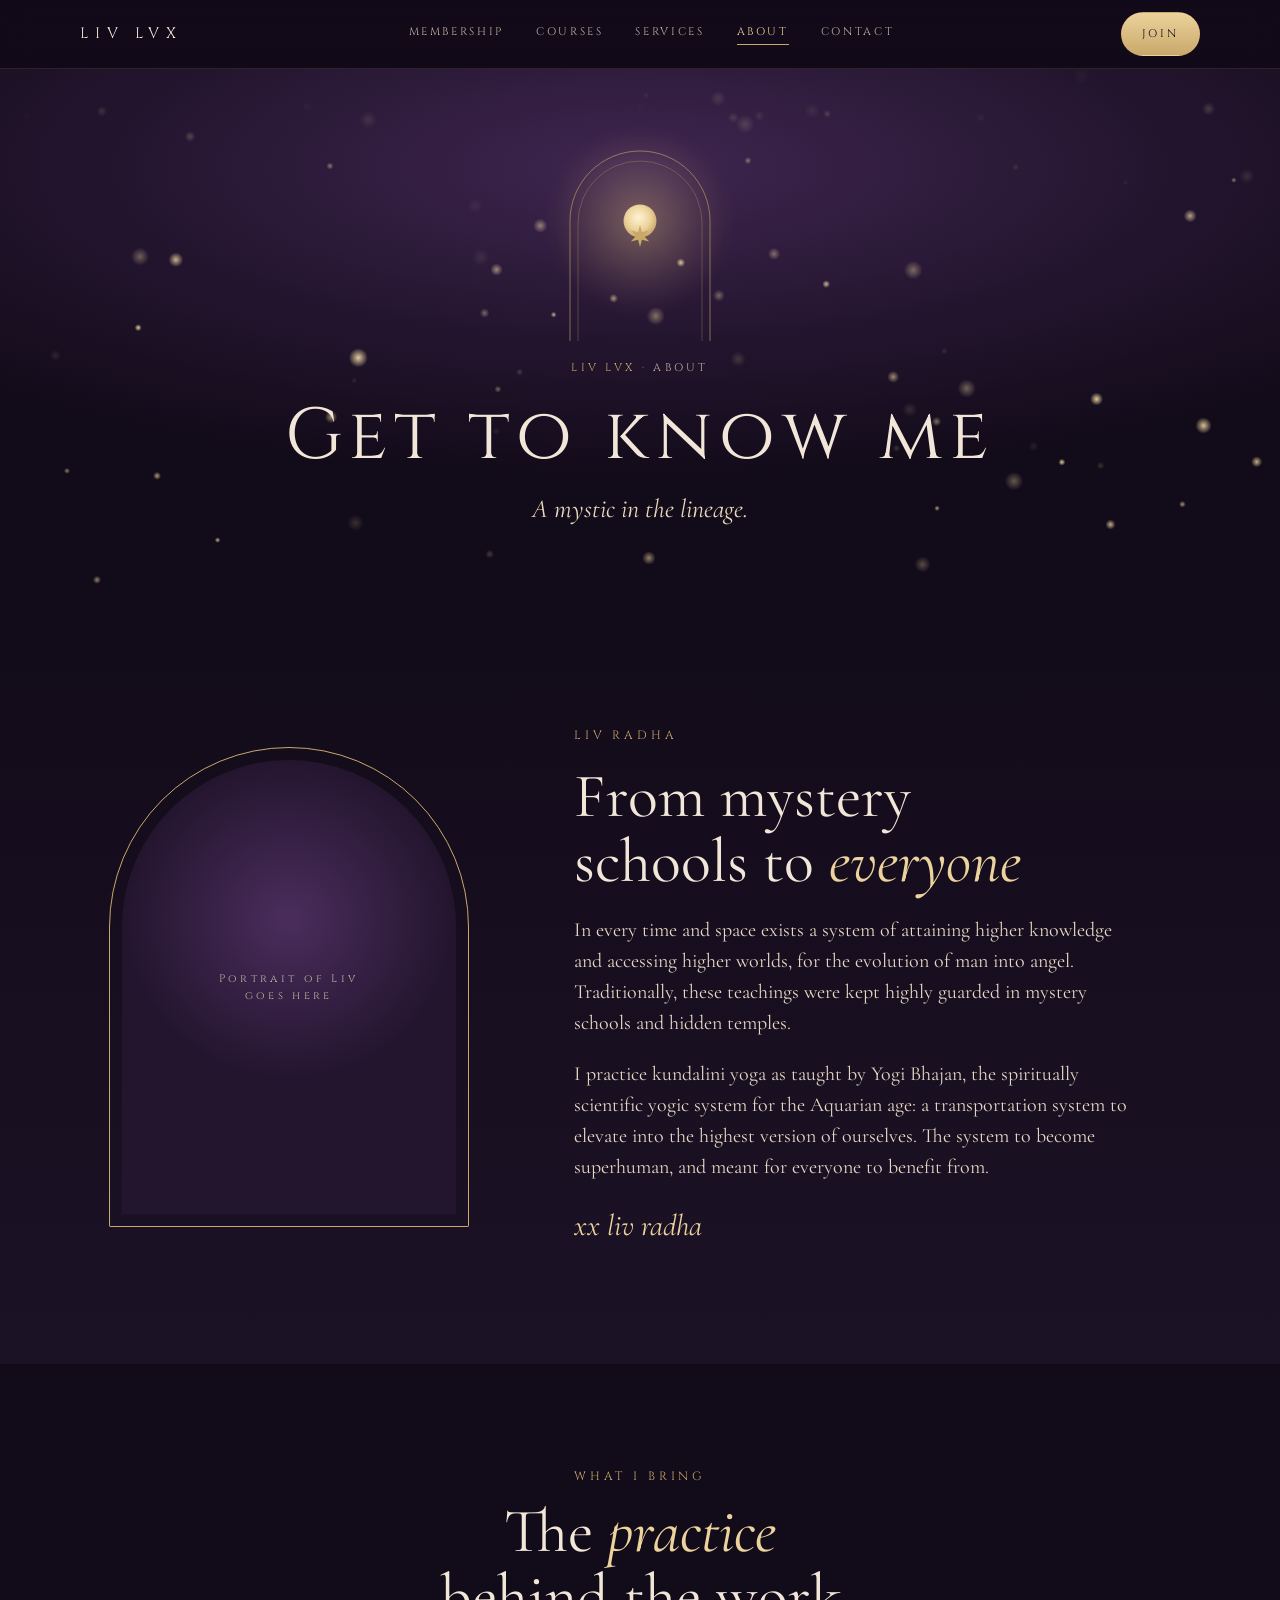
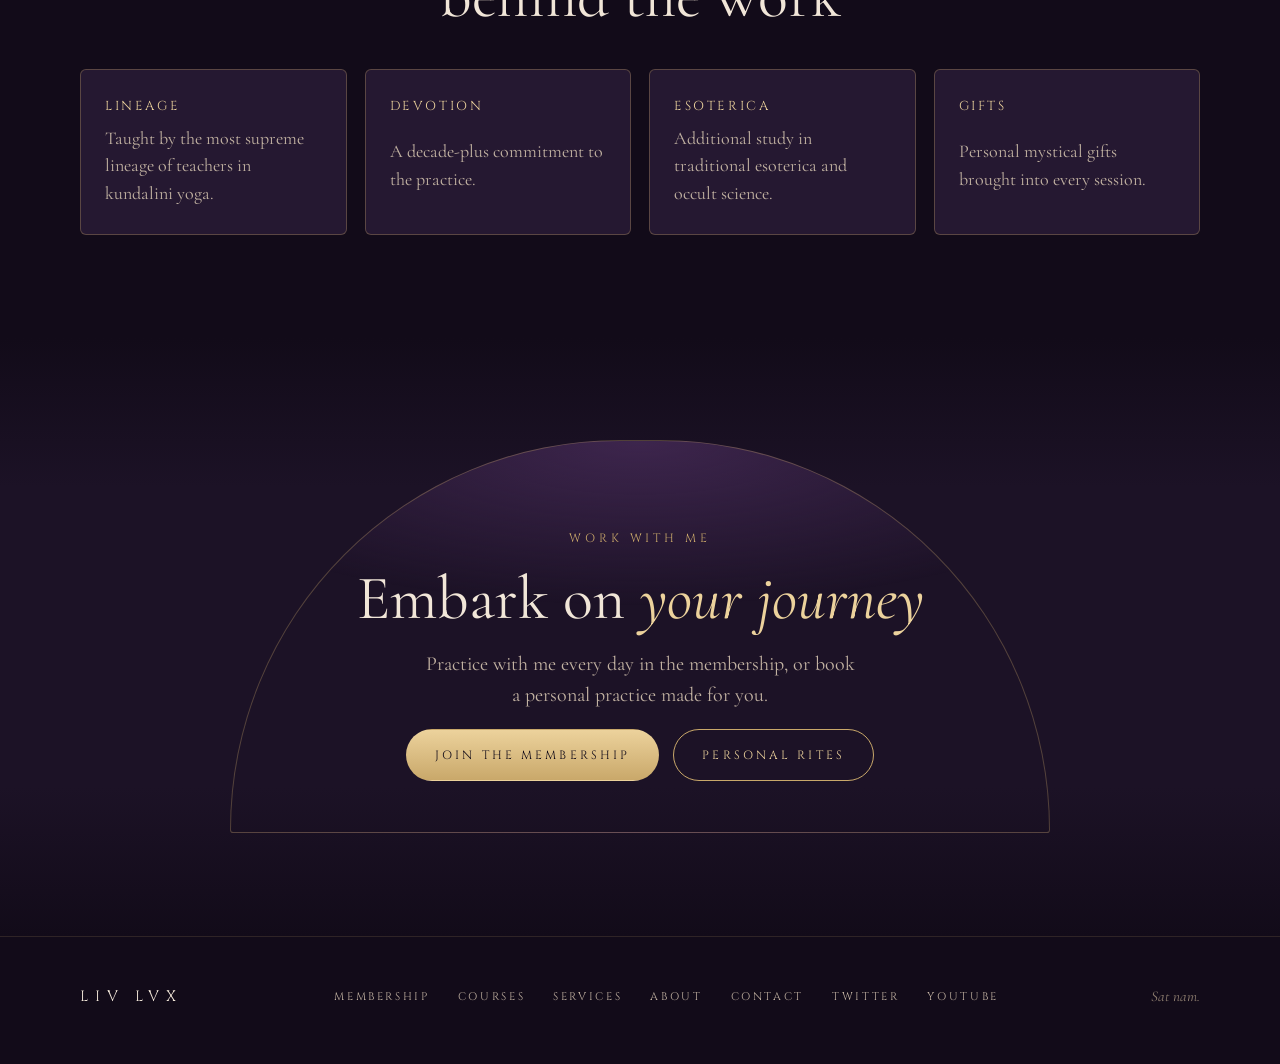
==== about.html @ f58b9d48 "Interior Castle site: home and five inner pages Static HTML/CSS/JS site with clean URLs for Vercel. " ====
<!doctype html>
<html lang="en">
<head>
<meta charset="utf-8">
<meta name="viewport" content="width=device-width, initial-scale=1, viewport-fit=cover">
<title>About Liv Radha · LIV LVX</title>
<meta name="description" content="Liv Radha practices kundalini yoga as taught by Yogi Bhajan, with a decade-plus commitment to the practice and study in esoterica and occult science.">
<meta property="og:title" content="About Liv Radha · LIV LVX">
<meta property="og:description" content="Liv Radha practices kundalini yoga as taught by Yogi Bhajan, with a decade-plus commitment to the practice and study in esoterica and occult science.">
<meta property="og:type" content="website">
<meta name="theme-color" content="#120b19">
<link rel="icon" href="/favicon.svg" type="image/svg+xml">
<link rel="preconnect" href="https://fonts.googleapis.com">
<link rel="preconnect" href="https://fonts.gstatic.com" crossorigin>
<link rel="stylesheet" href="https://fonts.googleapis.com/css2?family=Cinzel:wght@400;500;600&family=Cormorant+Garamond:ital,wght@0,400;0,500;0,600;1,400;1,500&display=swap">
<link rel="stylesheet" href="/castle.css">
</head>
<body>
<a class="skip" href="#main">Skip to content</a>
<svg width="0" height="0" style="position:absolute" aria-hidden="true">
  <symbol id="star8" viewBox="0 0 24 24"><path fill="currentColor" d="M12 0l2.1 7.9L22 6l-5.6 6L22 18l-7.9-1.9L12 24l-2.1-7.9L2 18l5.6-6L2 6l7.9 1.9z"/></symbol>
</svg>
<nav class="nav gutter" aria-label="Main">
  <div class="inner">
    <a class="logo" href="/">LIV LVX</a>
    <button class="menu-toggle" type="button" aria-expanded="false" aria-controls="menu">Menu</button>
    <ul id="menu">
      <li><a href="/membership">Membership</a></li>
      <li><a href="/courses">Courses</a></li>
      <li><a href="/services">Services</a></li>
      <li><a href="/about" aria-current="page">About</a></li>
      <li><a href="/contact">Contact</a></li>
    </ul>
    <a class="btn gold" href="/membership">Join</a>
  </div>
</nav>
<main id="main">
  <section class="gate pagegate gutter" aria-label="Get to know me">
    <canvas id="dust" aria-hidden="true"></canvas>
    <div class="inner">
      <div class="arch" aria-hidden="true">
        <div class="halo"></div>
        <svg viewBox="0 0 300 400">
          <path pathLength="1" d="M10 400 V160 A140 140 0 0 1 290 160 V400"/>
          <path class="in" pathLength="1" d="M26 400 V164 A124 124 0 0 1 274 164 V400"/>
        </svg>
        <div class="sun"></div>
        <svg class="keystone" viewBox="0 0 24 24"><use href="#star8"/></svg>
      </div>
      <span class="crumb"><a href="/">Liv Lvx</a> · About</span>
      <h1>Get to know me</h1>
      <p class="sub">A mystic in the lineage.</p>
    </div>
  </section>

  <section class="about gutter" aria-labelledby="about-h">
    <div class="inner">
      <div class="portrait"><div>Portrait of Liv<br>goes here</div></div>
      <div class="copy">
        <span class="rite">Liv Radha</span>
        <h2 id="about-h">From mystery schools to <em>everyone</em></h2>
        <p>In every time and space exists a system of attaining higher knowledge and accessing higher worlds, for the evolution of man into angel. Traditionally, these teachings were kept highly guarded in mystery schools and hidden temples.</p>
        <p>I practice kundalini yoga as taught by Yogi Bhajan, the spiritually scientific yogic system for the Aquarian age: a transportation system to elevate into the highest version of ourselves. The system to become superhuman, and meant for everyone to benefit from.</p>
        <span class="sign">xx liv radha</span>
      </div>
    </div>
  </section>

  <section class="chamber gutter" aria-labelledby="path-h">
    <div class="inner">
      <div class="head center">
        <span class="rite">What I bring</span>
        <h2 id="path-h">The <em>practice</em> behind the work</h2>
      </div>
      <div class="facets">
        <article class="facet"><h3>Lineage</h3><p>Taught by the most supreme lineage of teachers in kundalini yoga.</p></article>
        <article class="facet"><h3>Devotion</h3><p>A decade-plus commitment to the practice.</p></article>
        <article class="facet"><h3>Esoterica</h3><p>Additional study in traditional esoterica and occult science.</p></article>
        <article class="facet"><h3>Gifts</h3><p>Personal mystical gifts brought into every session.</p></article>
      </div>
    </div>
  </section>

  <section class="chamber alt gutter" aria-labelledby="work-h">
    <div class="inner">
      <div class="altar">
        <span class="rite">Work with me</span>
        <h2 id="work-h">Embark on <em>your journey</em></h2>
        <p>Practice with me every day in the membership, or book a personal practice made for you.</p>
        <div class="ctas"><a class="btn gold" href="/membership">Join the membership</a><a class="btn line" href="/services">Personal rites</a></div>
      </div>
    </div>
  </section>
</main>
<footer class="gutter">
  <div class="inner">
    <a class="logo" href="/">LIV LVX</a>
    <ul>
      <li><a href="/membership">Membership</a></li>
      <li><a href="/courses">Courses</a></li>
      <li><a href="/services">Services</a></li>
      <li><a href="/about">About</a></li>
      <li><a href="/contact">Contact</a></li>
      <li><a href="https://twitter.com/blonde">Twitter</a></li>
      <li><a href="https://www.youtube.com/@bl0nde">YouTube</a></li>
    </ul>
    <small>Sat nam.</small>
  </div>
</footer>
<script src="/castle.js"></script>
</body>
</html>
---- castle.css ----
/* Layout: one candlelit night — the visitor walks through a sequence of arched chambers (hero gate → teaching → membership → workshops → course → services → Liv → newsletter), gold hairlines and arches as the only ornament. Single dark world by design. */
:root{
  --night:#120b19; --plum:#1c1226; --velvet:#251831; --amethyst:#3a2348;
  --gold:#c9a86a; --gold-hi:#ecd29c; --parchment:#f1e6d8; --mist:#c2b2a2; --line:rgba(201,168,106,.32);
  --f-rite:"Cinzel","Trajan Pro",Georgia,serif;
  --f-voice:"Cormorant Garamond","Cormorant",Georgia,serif;
  color-scheme:dark;
}
*{box-sizing:border-box}
html{scroll-behavior:smooth}
body{background:var(--night);color:var(--parchment);font-family:var(--f-voice);font-size:20px;line-height:1.55;margin:0}
a{color:inherit}
:focus-visible{outline:2px solid var(--gold-hi);outline-offset:4px;border-radius:2px}
.skip{position:absolute;left:-999px;top:8px;background:var(--gold);color:var(--night);padding:8px 14px;z-index:100;font-family:var(--f-rite);font-size:12px;letter-spacing:.2em}
.skip:focus{left:16px}

.gutter{padding-inline:clamp(16px,5vw,64px)}
.inner{max-width:1120px;margin:0 auto}
.rite{font-family:var(--f-rite);font-weight:400;font-size:12px;letter-spacing:.32em;text-transform:uppercase;color:var(--gold)}
h1,h2,h3{font-weight:400;margin:0;text-wrap:balance}
h2{font-family:var(--f-voice);font-size:clamp(38px,5.2vw,62px);line-height:1.05;font-weight:400}
h2 em{color:var(--gold-hi)}
p{margin:0}

/* buttons */
.btn{display:inline-flex;align-items:center;gap:10px;font-family:var(--f-rite);font-size:12px;letter-spacing:.26em;text-transform:uppercase;text-decoration:none;padding:16px 28px;border-radius:999px;min-height:48px;cursor:pointer;transition:background .25s ease,color .25s ease,box-shadow .25s ease,transform .25s ease;border:1px solid var(--gold)}
.btn.gold{background:linear-gradient(180deg,var(--gold-hi),var(--gold));color:var(--night);border-color:transparent}
.btn.gold:hover{box-shadow:0 0 0 1px var(--gold-hi),0 10px 40px -8px rgba(236,210,156,.55);transform:translateY(-1px)}
.btn.line{color:var(--gold-hi)}
.btn.line:hover{background:rgba(201,168,106,.12)}

/* star divider */
.star{display:flex;align-items:center;gap:16px;color:var(--gold);justify-content:center}
.star::before,.star::after{content:"";height:1px;flex:1;max-width:160px;background:linear-gradient(90deg,transparent,var(--line))}
.star::after{transform:scaleX(-1)}
.star svg{width:18px;height:18px;flex:none}

/* ---------- nav ---------- */
.nav{position:sticky;top:env(safe-area-inset-top,0px);z-index:50;background:rgba(18,11,25,.72);backdrop-filter:blur(12px);-webkit-backdrop-filter:blur(12px);border-bottom:1px solid rgba(201,168,106,.16)}
.nav .inner{display:flex;align-items:center;justify-content:space-between;gap:16px;min-height:68px;flex-wrap:wrap;padding-block:8px}
.logo{font-family:var(--f-rite);font-size:15px;letter-spacing:.45em;text-decoration:none;color:var(--parchment)}
.nav ul{display:flex;gap:clamp(14px,2.6vw,32px);list-style:none;margin:0;padding:0;flex-wrap:wrap}
.nav ul a{font-family:var(--f-rite);font-size:11px;letter-spacing:.24em;text-transform:uppercase;text-decoration:none;color:var(--mist);padding:10px 0;display:inline-block;transition:color .2s}
.nav ul a:hover{color:var(--gold-hi)}
.nav .btn{padding:11px 20px;min-height:44px;font-size:11px}


/* ---------- hero gate ---------- */
.gate{position:relative;overflow:hidden;background:radial-gradient(90% 70% at 50% 18%,#3f2650 0%,#24152f 45%,var(--night) 82%)}
#dust{position:absolute;inset:0;width:100%;height:100%;pointer-events:none}
.gate .inner{position:relative;display:grid;justify-items:center;text-align:center;gap:22px;padding-block:clamp(36px,6vw,64px) clamp(56px,8vw,96px)}
.arch{position:relative;width:min(320px,72vw);aspect-ratio:3/4;max-width:100%}
.arch svg{position:absolute;inset:0;width:100%;height:100%;overflow:visible}
.arch path{fill:none;stroke:var(--gold);stroke-width:1.2;stroke-dasharray:1;stroke-dashoffset:0;animation:draw 2.6s cubic-bezier(.6,.1,.2,1) both}
.arch path.in{stroke:rgba(201,168,106,.5);animation-delay:.35s}
.arch path.door{stroke:rgba(201,168,106,.35);animation-delay:.7s}
@keyframes draw{from{stroke-dashoffset:1}to{stroke-dashoffset:0}}
.arch .halo{position:absolute;left:50%;top:40%;width:150%;aspect-ratio:1;transform:translate(-50%,-50%);background:radial-gradient(circle,rgba(240,205,140,.22),transparent 60%);pointer-events:none;animation:halo 5s ease-in-out infinite}
.arch .sun{position:absolute;left:50%;top:40%;width:22%;aspect-ratio:1;border-radius:50%;transform:translate(-50%,-50%);background:radial-gradient(circle at 45% 40%,#fff3d4,#ecd29c 45%,#c9a86a 75%);box-shadow:0 0 60px 12px rgba(240,200,130,.38);animation:candle 5s ease-in-out infinite}
@keyframes candle{0%,100%{transform:translate(-50%,-50%) scale(1);box-shadow:0 0 60px 12px rgba(240,200,130,.36)}50%{transform:translate(-50%,-50%) scale(1.08);box-shadow:0 0 100px 26px rgba(240,200,130,.52)}}
@keyframes halo{0%,100%{opacity:.75}50%{opacity:1}}
.arch .keystone{position:absolute;left:50%;top:-2.5%;transform:translateX(-50%);color:var(--gold);width:22px}
.gate h1{font-family:var(--f-rite);font-size:clamp(38px,7.6vw,92px);letter-spacing:.1em;line-height:1.02;margin-top:6px;
  background:linear-gradient(100deg,var(--parchment) 38%,#fff1c9 50%,var(--parchment) 62%) 0 0/260% 100%;-webkit-background-clip:text;background-clip:text;-webkit-text-fill-color:transparent;color:var(--parchment);animation:gild 7s ease-in-out 1.4s infinite}
@keyframes gild{0%{background-position:100% 0}55%,100%{background-position:-60% 0}}
.gate .sub{font-style:italic;font-size:clamp(22px,2.6vw,30px);color:#ead8bd;max-width:30ch;line-height:1.35}
.gate .ctas{display:flex;gap:14px;flex-wrap:wrap;justify-content:center;margin-top:8px}
.cue{margin-top:18px;font-family:var(--f-rite);font-size:10px;letter-spacing:.4em;color:var(--mist);text-decoration:none;display:grid;justify-items:center;gap:10px}
.cue span{width:1px;height:38px;background:linear-gradient(var(--gold),transparent);animation:cue 2.4s ease-in-out infinite;transform-origin:top}
@keyframes cue{0%{transform:scaleY(0)}50%{transform:scaleY(1)}100%{transform:scaleY(1);opacity:0}}

/* ---------- teaching ---------- */
.teaching{padding-block:clamp(72px,10vw,128px)}
.teaching .inner{display:grid;gap:28px;justify-items:center;text-align:center}
.teaching blockquote{margin:0;font-style:italic;font-size:clamp(26px,3.4vw,40px);line-height:1.3;max-width:30ch;color:var(--parchment)}
.teaching blockquote b{font-weight:500;font-style:normal;color:var(--gold-hi)}
.teaching p{color:var(--mist);max-width:56ch}

/* ---------- membership ---------- */
.member{background:linear-gradient(180deg,var(--night),var(--plum) 30%,var(--plum) 70%,var(--night));padding-block:clamp(72px,9vw,120px)}
.member .inner{display:grid;gap:48px}
.member header{display:grid;gap:16px;max-width:680px}
.member header p{color:var(--mist);max-width:52ch}
.mantra{font-family:var(--f-rite);font-size:13px;letter-spacing:.3em;color:var(--gold-hi)}
.perks{display:grid;grid-template-columns:repeat(auto-fit,minmax(190px,1fr));gap:18px}
.perk{position:relative;padding:44px 22px 26px;text-align:center;border:1px solid var(--line);border-radius:999px 999px 6px 6px;background:linear-gradient(180deg,rgba(58,35,72,.55),rgba(28,18,38,.2));display:grid;gap:8px;align-content:start;transition:border-color .3s ease,transform .3s ease,background .3s ease;min-width:0}
.perk:hover{border-color:var(--gold);transform:translateY(-4px);background:linear-gradient(180deg,rgba(74,45,92,.7),rgba(28,18,38,.3))}
.perk svg{width:30px;height:30px;justify-self:center;color:var(--gold-hi);margin-bottom:6px}
.perk h3{font-family:var(--f-rite);font-size:13px;letter-spacing:.2em;text-transform:uppercase;color:var(--gold-hi)}
.perk p{font-size:18px;color:#e5d7c4;line-height:1.4}
.member .ctas{display:flex;gap:14px;flex-wrap:wrap;align-items:center}
.member .note{font-style:italic;color:var(--mist);font-size:18px}

/* ---------- workshops ---------- */
.workshops{padding-block:clamp(72px,9vw,120px)}
.workshops .inner{display:grid;gap:44px}
.workshops header{display:flex;flex-wrap:wrap;justify-content:space-between;align-items:end;gap:16px 40px}
.workshops header p{color:var(--mist);max-width:38ch}
.ws{display:grid;grid-template-columns:repeat(auto-fit,minmax(280px,1fr));gap:22px}
.card{border:1px solid var(--line);border-radius:6px;padding:30px 28px 32px;display:grid;gap:14px;align-content:start;background:var(--velvet);position:relative;overflow:hidden;transition:border-color .3s ease;min-width:0}
.card::before{content:"";position:absolute;inset:-1px;background:radial-gradient(400px 200px at var(--mx,50%) -20%,rgba(236,210,156,.18),transparent 60%);opacity:0;transition:opacity .3s ease;pointer-events:none}
.card:hover{border-color:rgba(201,168,106,.7)}
.card:hover::before{opacity:1}
.card .rite{font-size:11px}
.card h3{font-family:var(--f-voice);font-size:34px;line-height:1.05;font-weight:500}
.card .lede{font-style:italic;color:#ead8bd;font-size:19px}
.card ul{margin:0;padding:0;list-style:none;display:grid;gap:8px;color:var(--mist);font-size:18px;line-height:1.4}
.card li{padding-left:22px;position:relative}
.card li::before{content:"";position:absolute;left:4px;top:.6em;width:6px;height:6px;transform:rotate(45deg);border:1px solid var(--gold)}

/* ---------- course ---------- */
.course{padding-block:clamp(48px,6vw,80px)}
.course .inner{display:grid;grid-template-columns:minmax(0,.9fr) minmax(0,1.1fr);gap:clamp(32px,6vw,88px);align-items:center;border-block:1px solid var(--line);padding-block:clamp(48px,6vw,72px)}
.eleven{display:grid;grid-template-columns:repeat(4,1fr);gap:12px;max-width:340px;justify-self:center;width:100%}
.eleven span{aspect-ratio:3/4;border:1px solid var(--line);border-radius:999px 999px 3px 3px;display:grid;place-items:end center;padding-bottom:10px;font-family:var(--f-rite);font-size:12px;color:var(--gold);letter-spacing:.1em;transition:background .3s ease,border-color .3s ease}
.eleven span:hover{background:rgba(201,168,106,.12);border-color:var(--gold)}
.eleven span.lit{background:radial-gradient(circle at 50% 38%,rgba(236,210,156,.55),rgba(201,168,106,.1) 60%);border-color:var(--gold)}
.course .copy{display:grid;gap:18px}
.course .copy p{color:var(--mist);max-width:48ch}
.course .copy .inc{font-style:italic;color:#ead8bd}
@media (max-width:760px){.course .inner{grid-template-columns:1fr}}

/* ---------- services ---------- */
.services{padding-block:clamp(72px,9vw,120px)}
.services .inner{display:grid;gap:44px}
.svc{display:grid;grid-template-columns:repeat(auto-fit,minmax(300px,1fr));gap:22px}
.offer{border:1px solid var(--line);border-radius:999px 999px 8px 8px;padding:clamp(56px,7vw,80px) clamp(24px,4vw,44px) 36px;text-align:center;display:grid;gap:18px;justify-items:center;background:radial-gradient(120% 60% at 50% 0%,rgba(58,35,72,.8),rgba(18,11,25,0) 70%);min-width:0}
.offer h3{font-family:var(--f-voice);font-size:clamp(30px,3.4vw,40px);line-height:1.08;font-weight:500}
.offer .lede{font-style:italic;color:#ead8bd;max-width:34ch}
.offer ul{list-style:none;margin:0;padding:0;display:grid;gap:10px;color:var(--mist);font-size:18px;max-width:36ch}
.offer ul li+li{border-top:1px solid rgba(201,168,106,.18);padding-top:10px}
.price{font-family:var(--f-rite);font-size:28px;letter-spacing:.08em;color:var(--gold-hi);font-variant-numeric:tabular-nums}
.price small{display:block;font-size:11px;letter-spacing:.3em;color:var(--mist);margin-top:4px}
.offer .fine{font-size:16px;color:var(--mist);font-style:italic;max-width:38ch}

/* ---------- about ---------- */
.about{background:linear-gradient(180deg,var(--night),var(--plum));padding-block:clamp(72px,9vw,120px)}
.about .inner{display:grid;grid-template-columns:minmax(0,.8fr) minmax(0,1.2fr);gap:clamp(32px,6vw,88px);align-items:center}
.portrait{aspect-ratio:3/4;max-width:100%;width:min(360px,100%);justify-self:center;border-radius:999px 999px 6px 6px;border:1px solid var(--gold);padding:12px;position:relative}
.portrait div{width:100%;height:100%;border-radius:999px 999px 3px 3px;background:radial-gradient(70% 50% at 50% 35%,#4a2d5c,#24152f 70%);display:grid;place-items:center;text-align:center;font-family:var(--f-rite);font-size:11px;letter-spacing:.3em;color:var(--mist);padding:24px}
.about .copy{display:grid;gap:20px}
.about .copy p{color:#e5d7c4;max-width:56ch}
.about .copy p.small{color:var(--mist)}
.sign{font-style:italic;font-size:30px;color:var(--gold-hi)}
@media (max-width:760px){.about .inner{grid-template-columns:1fr}}

/* ---------- letter ---------- */
.letter{padding-block:clamp(72px,9vw,120px)}
.letter .inner{display:grid;gap:22px;justify-items:center;text-align:center;max-width:720px}
.letter p{color:var(--mist);max-width:46ch}
.signup{display:flex;gap:10px;flex-wrap:wrap;justify-content:center;width:100%;margin-top:8px}
.signup label{position:absolute;width:1px;height:1px;overflow:hidden;clip:rect(0 0 0 0)}
.signup input{flex:1 1 260px;max-width:380px;min-height:52px;background:transparent;border:1px solid var(--line);border-radius:999px;padding:0 22px;color:var(--parchment);font-family:var(--f-voice);font-size:19px}
.signup input::placeholder{color:#9c8b7b}
.signup input:focus{outline:none;border-color:var(--gold-hi);box-shadow:0 0 0 3px rgba(236,210,156,.2)}
#signup-msg{min-height:1.6em;font-style:italic;color:var(--gold-hi)}
.contact{margin-top:20px;font-style:italic;font-size:22px}
.contact a{color:var(--gold-hi)}

/* ---------- footer ---------- */
footer{border-top:1px solid rgba(201,168,106,.16);padding-block:40px 48px}
footer .inner{display:flex;flex-wrap:wrap;gap:20px 40px;justify-content:space-between;align-items:center}
footer ul{display:flex;flex-wrap:wrap;gap:8px 28px;list-style:none;margin:0;padding:0}
footer a{font-family:var(--f-rite);font-size:11px;letter-spacing:.24em;text-transform:uppercase;text-decoration:none;color:var(--mist);padding:8px 0;display:inline-block}
footer a:hover{color:var(--gold-hi)}
footer small{font-size:15px;color:#8f7f70;font-style:italic}

@media (prefers-reduced-motion:reduce){
  html{scroll-behavior:auto}
  *,*::before,*::after{animation:none!important;transition:none!important}
}

/* ---------- shared site chrome ---------- */
.nav ul a[aria-current="page"]{color:var(--gold-hi)}
.nav ul a[aria-current="page"]::after{content:"";display:block;height:1px;background:var(--gold);margin-top:4px}
.menu-toggle{display:none;background:none;border:1px solid var(--line);border-radius:999px;color:var(--gold-hi);font-family:var(--f-rite);font-size:11px;letter-spacing:.24em;min-height:44px;padding:0 18px;cursor:pointer}
@media (max-width:860px){
  .menu-toggle{display:inline-flex;align-items:center}
  .nav ul{display:none;order:3;width:100%;flex-direction:column;gap:0;padding-bottom:10px}
  .nav ul.open{display:flex}
  .nav ul a{padding:14px 0;width:100%;border-top:1px solid rgba(201,168,106,.14)}
  .nav ul a[aria-current="page"]::after{display:none}
  .nav .btn.gold{display:none}
}

/* ---------- inner page gate ---------- */
.pagegate .inner{padding-block:clamp(40px,6vw,72px) clamp(48px,7vw,84px);gap:18px}
.pagegate .arch{width:min(150px,40vw)}
.pagegate h1{font-size:clamp(34px,6vw,72px);animation-delay:1s}
.pagegate .sub{font-size:clamp(20px,2.3vw,26px)}
.crumb{font-family:var(--f-rite);font-size:11px;letter-spacing:.3em;color:var(--mist);text-transform:uppercase}
.crumb a{text-decoration:none;color:var(--gold)}

/* ---------- generic chamber section ---------- */
.chamber{padding-block:clamp(64px,8vw,104px)}
.chamber .inner{display:grid;gap:40px}
.chamber.alt{background:linear-gradient(180deg,var(--night),var(--plum) 25%,var(--plum) 75%,var(--night))}
.head{display:grid;gap:14px;max-width:680px}
.head.center{justify-items:center;text-align:center;margin-inline:auto}
.head p{color:var(--mist);max-width:54ch}
.prose{display:grid;gap:22px;max-width:62ch}
.prose p{color:#e5d7c4}
.prose p.lead{font-size:clamp(24px,2.8vw,32px);font-style:italic;line-height:1.35;color:var(--parchment)}
.prose p.lead b{font-style:normal;font-weight:500;color:var(--gold-hi)}

/* real sequence: the personal practice process */
.steps{list-style:none;margin:0;padding:0;display:grid;grid-template-columns:repeat(auto-fit,minmax(220px,1fr));gap:22px;counter-reset:s}
.steps li{counter-increment:s;border-top:1px solid var(--line);padding-top:22px;display:grid;gap:8px;min-width:0}
.steps li::before{content:counter(s,upper-roman);font-family:var(--f-rite);font-size:22px;color:var(--gold-hi)}
.steps h3{font-family:var(--f-rite);font-size:13px;letter-spacing:.2em;text-transform:uppercase;color:var(--parchment)}
.steps p{color:var(--mist);font-size:18px}

/* two-column split */
.split{display:grid;grid-template-columns:minmax(0,1fr) minmax(0,1fr);gap:clamp(32px,6vw,88px);align-items:start}
@media (max-width:780px){.split{grid-template-columns:1fr}}

/* closing call to action */
.altar{border:1px solid var(--line);border-radius:999px 999px 8px 8px;padding:clamp(56px,7vw,88px) clamp(20px,4vw,56px) clamp(36px,4vw,52px);display:grid;gap:18px;justify-items:center;text-align:center;background:radial-gradient(90% 60% at 50% 0%,rgba(74,45,92,.75),rgba(18,11,25,0) 70%);max-width:820px;margin:0 auto;width:100%}
.altar p{color:var(--mist);max-width:44ch}
.altar .ctas{display:flex;gap:14px;flex-wrap:wrap;justify-content:center}

/* lineage list on About */
.facets{display:grid;grid-template-columns:repeat(auto-fit,minmax(220px,1fr));gap:18px}
.facet{border:1px solid var(--line);border-radius:6px;padding:26px 24px;display:grid;gap:8px;background:var(--velvet);min-width:0}
.facet h3{font-family:var(--f-rite);font-size:13px;letter-spacing:.2em;text-transform:uppercase;color:var(--gold-hi)}
.facet p{color:var(--mist);font-size:18px}

/* ---------- contact form ---------- */
.form{display:grid;gap:20px;min-width:0}
.field{display:grid;gap:8px}
.field label{font-family:var(--f-rite);font-size:11px;letter-spacing:.26em;text-transform:uppercase;color:var(--gold)}
.field label .req{color:var(--gold-hi)}
.field input,.field select,.field textarea{width:100%;min-height:52px;background:rgba(37,24,49,.6);border:1px solid var(--line);border-radius:6px;padding:12px 16px;color:var(--parchment);font-family:var(--f-voice);font-size:19px}
.field textarea{min-height:160px;resize:vertical;line-height:1.5}
.field select{appearance:none;background-image:linear-gradient(45deg,transparent 50%,var(--gold) 50%),linear-gradient(135deg,var(--gold) 50%,transparent 50%);background-position:calc(100% - 22px) 50%,calc(100% - 16px) 50%;background-size:6px 6px;background-repeat:no-repeat}
.field input:focus,.field select:focus,.field textarea:focus{outline:none;border-color:var(--gold-hi);box-shadow:0 0 0 3px rgba(236,210,156,.18)}
.field [aria-invalid="true"]{border-color:#e7a0a0}
.field .err{min-height:1.2em;font-size:16px;font-style:italic;color:#f0b4b4}
.field .help{font-size:16px;color:var(--mist);font-style:italic}
#contact-msg{font-style:italic;color:var(--gold-hi);min-height:1.5em}
.side{display:grid;gap:22px;align-content:start}
.side .facet a{color:var(--gold-hi)}

img{max-width:100%}
[hidden]{display:none!important}
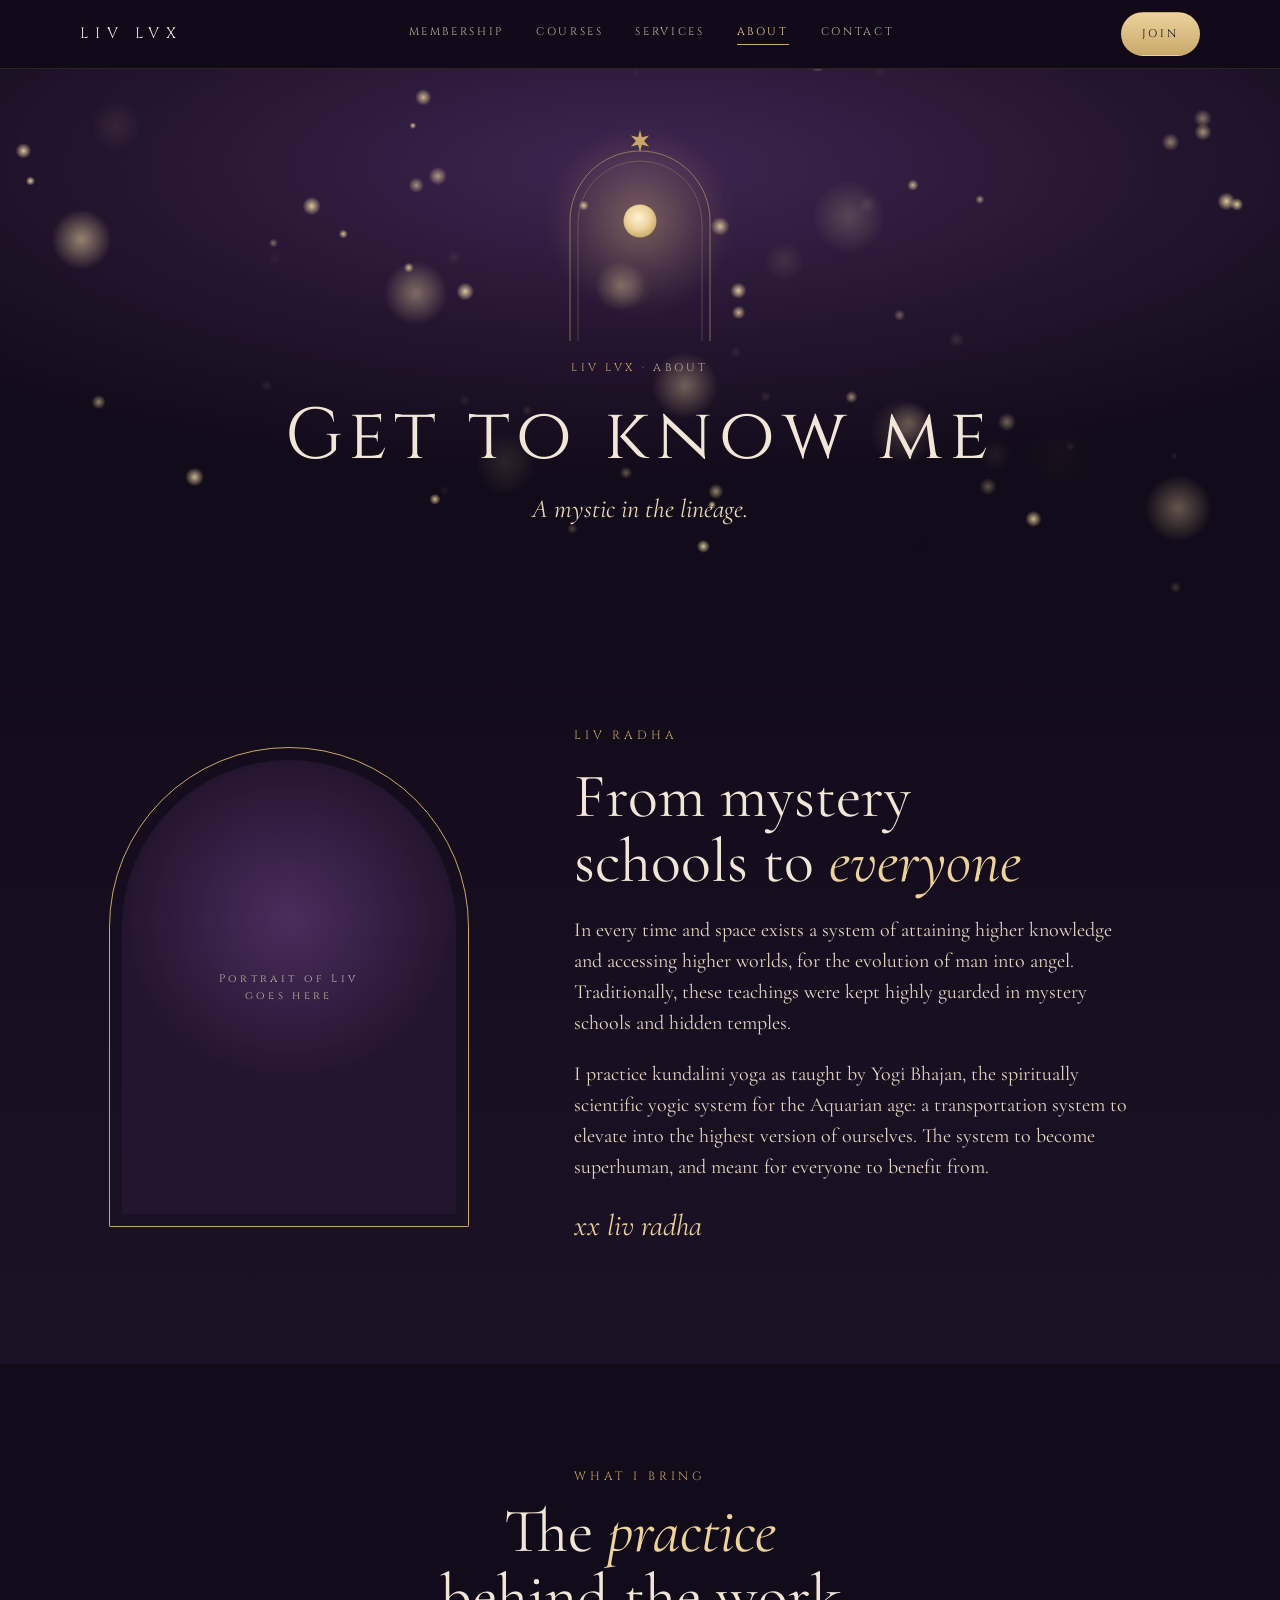
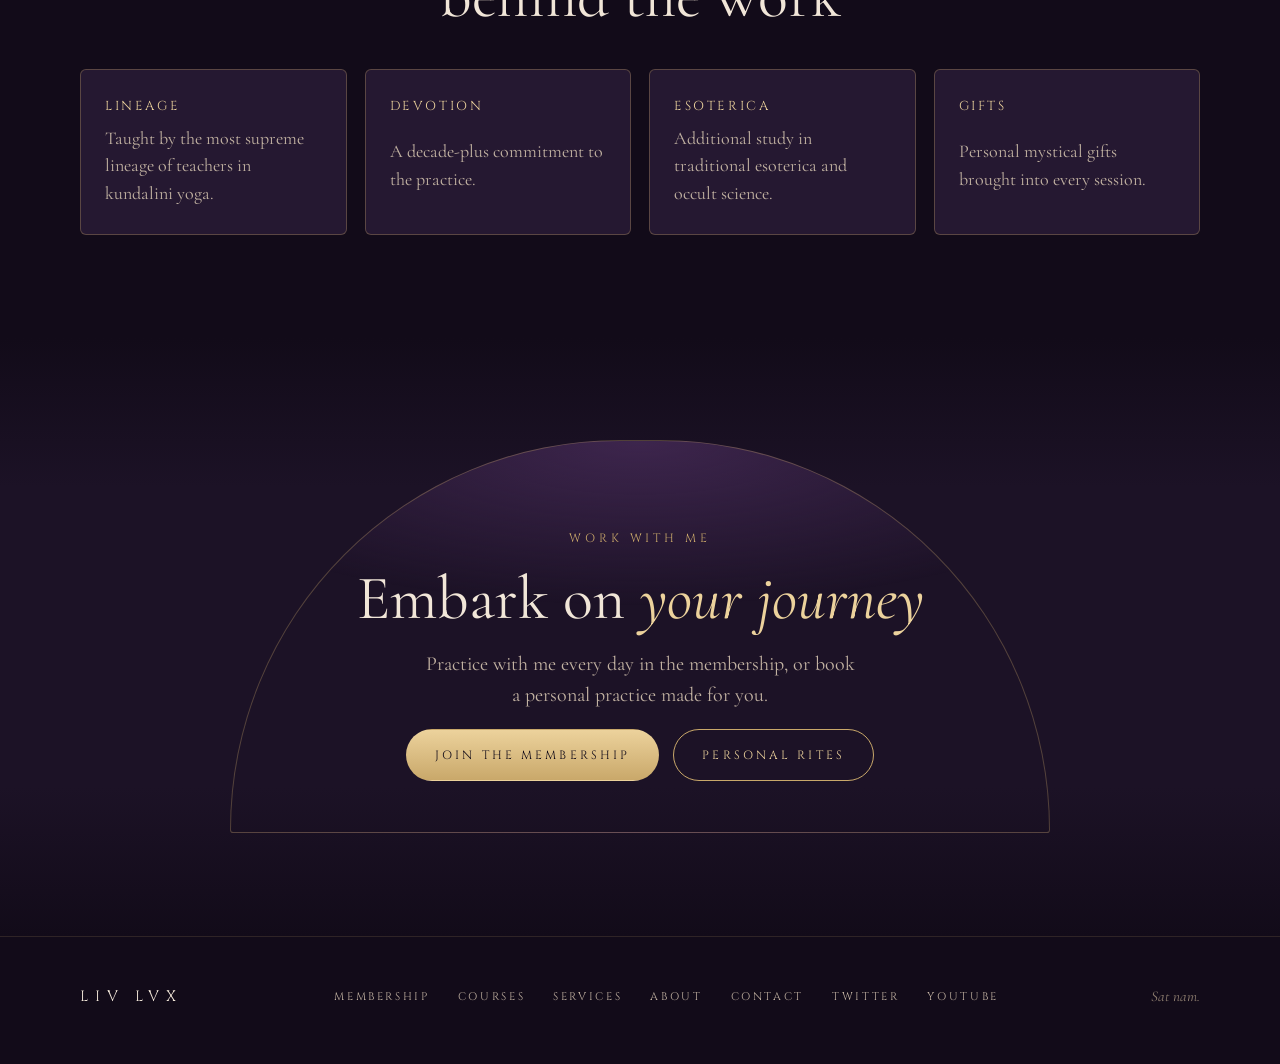
==== commit 06c2da1a: "Gold dust: add soft orbs and stop stale script caching Larger glowing orbs make the slow fade visibl" ====
--- a/about.html
+++ b/about.html
@@ -13,7 +13,7 @@
 <link rel="preconnect" href="https://fonts.googleapis.com">
 <link rel="preconnect" href="https://fonts.gstatic.com" crossorigin>
 <link rel="stylesheet" href="https://fonts.googleapis.com/css2?family=Cinzel:wght@400;500;600&family=Cormorant+Garamond:ital,wght@0,400;0,500;0,600;1,400;1,500&display=swap">
-<link rel="stylesheet" href="/castle.css">
+<link rel="stylesheet" href="/castle.css?v=3">
 </head>
 <body>
 <a class="skip" href="#main">Skip to content</a>
@@ -107,6 +107,6 @@
     <small>Sat nam.</small>
   </div>
 </footer>
-<script src="/castle.js"></script>
+<script src="/castle.js?v=3"></script>
 </body>
 </html>
--- a/castle.css
+++ b/castle.css
@@ -59,7 +59,7 @@
 .arch .sun{position:absolute;left:50%;top:40%;width:22%;aspect-ratio:1;border-radius:50%;transform:translate(-50%,-50%);background:radial-gradient(circle at 45% 40%,#fff3d4,#ecd29c 45%,#c9a86a 75%);box-shadow:0 0 60px 12px rgba(240,200,130,.38);animation:candle 5s ease-in-out infinite}
 @keyframes candle{0%,100%{transform:translate(-50%,-50%) scale(1);box-shadow:0 0 60px 12px rgba(240,200,130,.36)}50%{transform:translate(-50%,-50%) scale(1.08);box-shadow:0 0 100px 26px rgba(240,200,130,.52)}}
 @keyframes halo{0%,100%{opacity:.75}50%{opacity:1}}
-.arch .keystone{position:absolute;left:50%;top:-2.5%;transform:translateX(-50%);color:var(--gold);width:22px}
+.arch .keystone{position:absolute;inset:auto;left:50%;top:-11px;transform:translateX(-50%);color:var(--gold);width:22px;height:22px}
 .gate h1{font-family:var(--f-rite);font-size:clamp(38px,7.6vw,92px);letter-spacing:.1em;line-height:1.02;margin-top:6px;
   background:linear-gradient(100deg,var(--parchment) 38%,#fff1c9 50%,var(--parchment) 62%) 0 0/260% 100%;-webkit-background-clip:text;background-clip:text;-webkit-text-fill-color:transparent;color:var(--parchment);animation:gild 7s ease-in-out 1.4s infinite}
 @keyframes gild{0%{background-position:100% 0}55%,100%{background-position:-60% 0}}
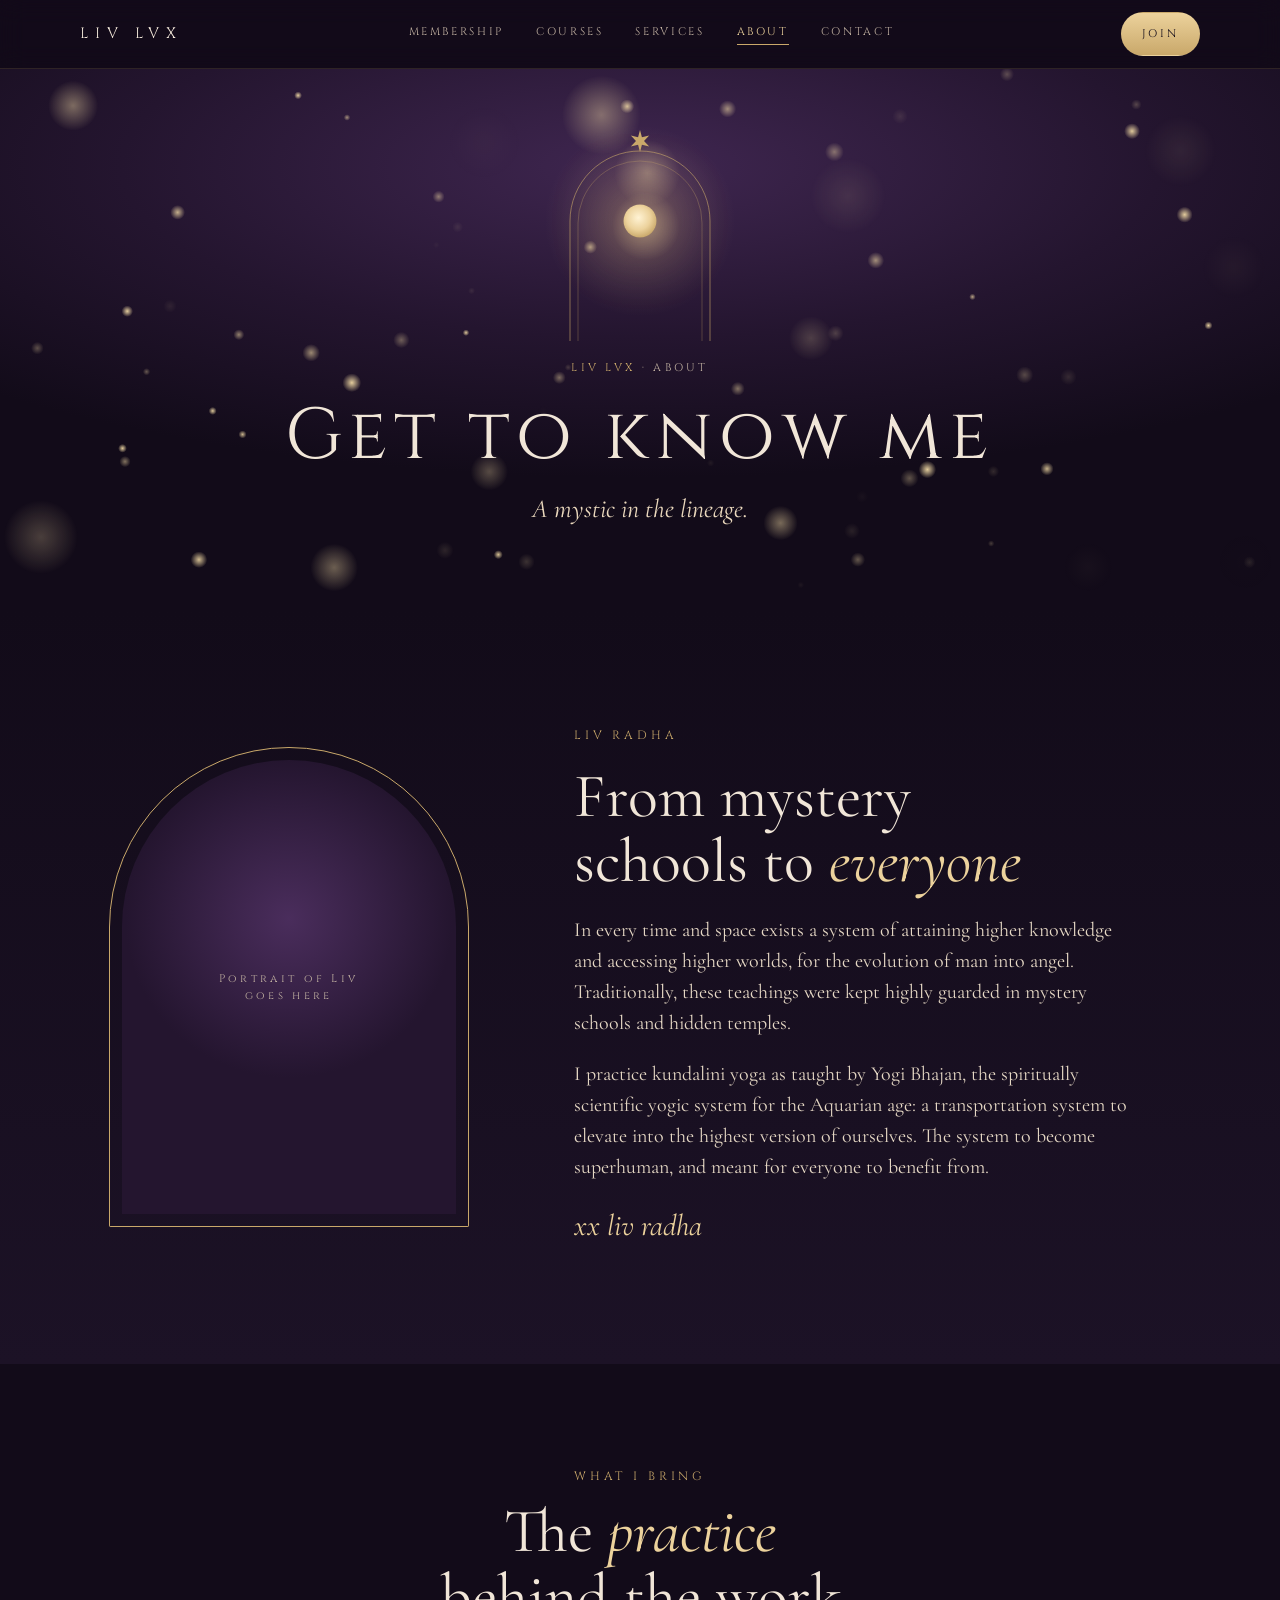
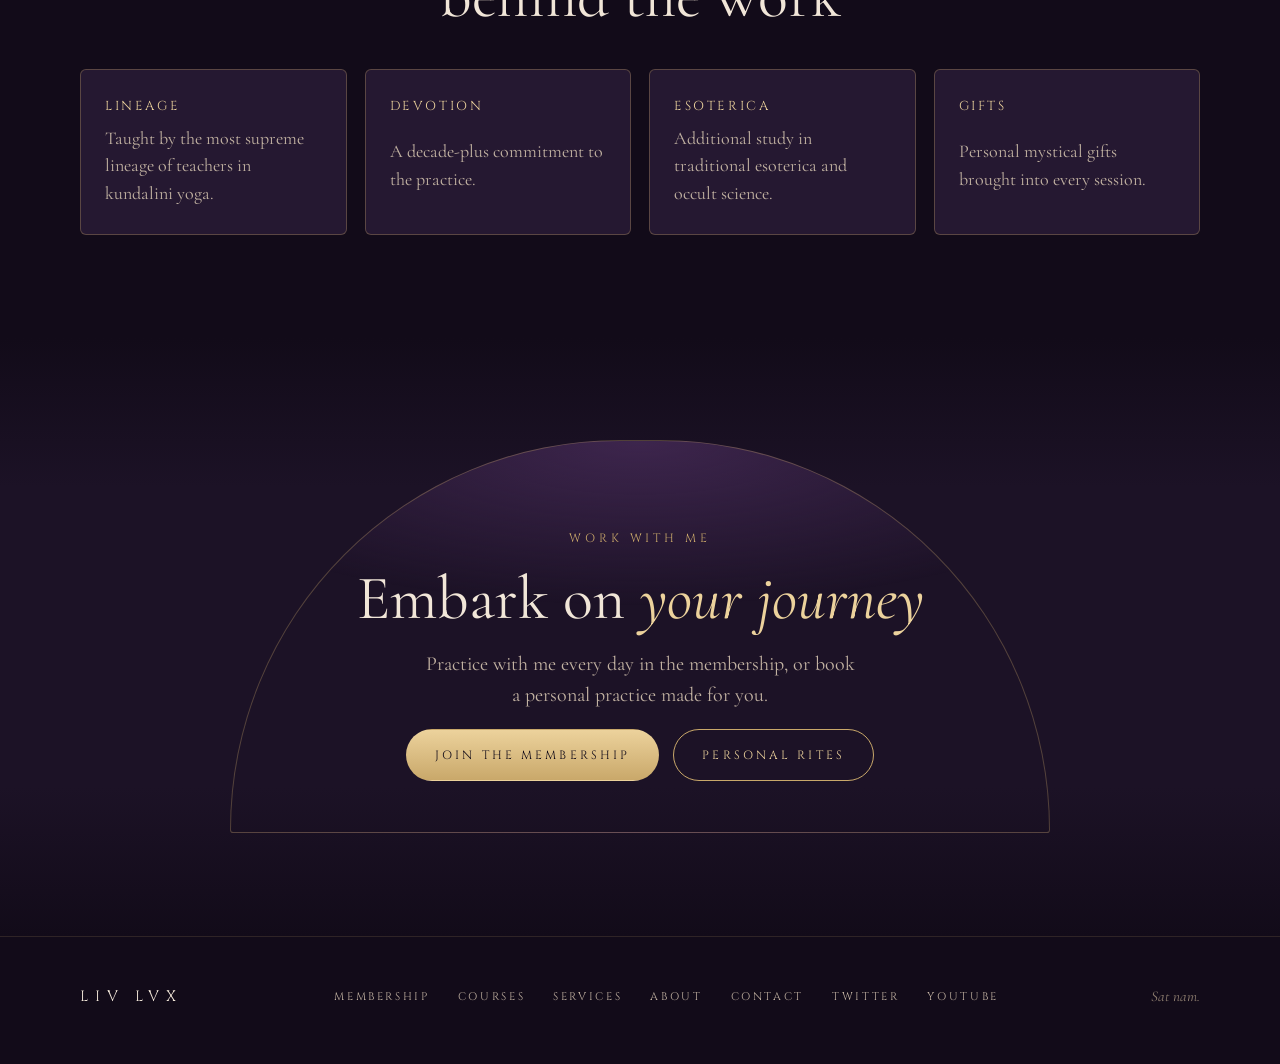
==== commit 0baacc62: "Keep the slow dust fade and sun glow with reduced motion Specks stay still but keep fading; only mov" ====
--- a/about.html
+++ b/about.html
@@ -13,7 +13,7 @@
 <link rel="preconnect" href="https://fonts.googleapis.com">
 <link rel="preconnect" href="https://fonts.gstatic.com" crossorigin>
 <link rel="stylesheet" href="https://fonts.googleapis.com/css2?family=Cinzel:wght@400;500;600&family=Cormorant+Garamond:ital,wght@0,400;0,500;0,600;1,400;1,500&display=swap">
-<link rel="stylesheet" href="/castle.css?v=3">
+<link rel="stylesheet" href="/castle.css?v=4">
 </head>
 <body>
 <a class="skip" href="#main">Skip to content</a>
@@ -107,6 +107,6 @@
     <small>Sat nam.</small>
   </div>
 </footer>
-<script src="/castle.js?v=3"></script>
+<script src="/castle.js?v=4"></script>
 </body>
 </html>
--- a/castle.css
+++ b/castle.css
@@ -168,7 +168,11 @@
 @media (prefers-reduced-motion:reduce){
   html{scroll-behavior:auto}
   *,*::before,*::after{animation:none!important;transition:none!important}
+  /* Keep the gentle, motionless glows: no movement, only light */
+  .arch .halo{animation:halo 5s ease-in-out infinite!important}
+  .arch .sun{animation:candle-still 5s ease-in-out infinite!important}
 }
+@keyframes candle-still{0%,100%{box-shadow:0 0 60px 12px rgba(240,200,130,.36)}50%{box-shadow:0 0 100px 26px rgba(240,200,130,.52)}}
 
 /* ---------- shared site chrome ---------- */
 .nav ul a[aria-current="page"]{color:var(--gold-hi)}
